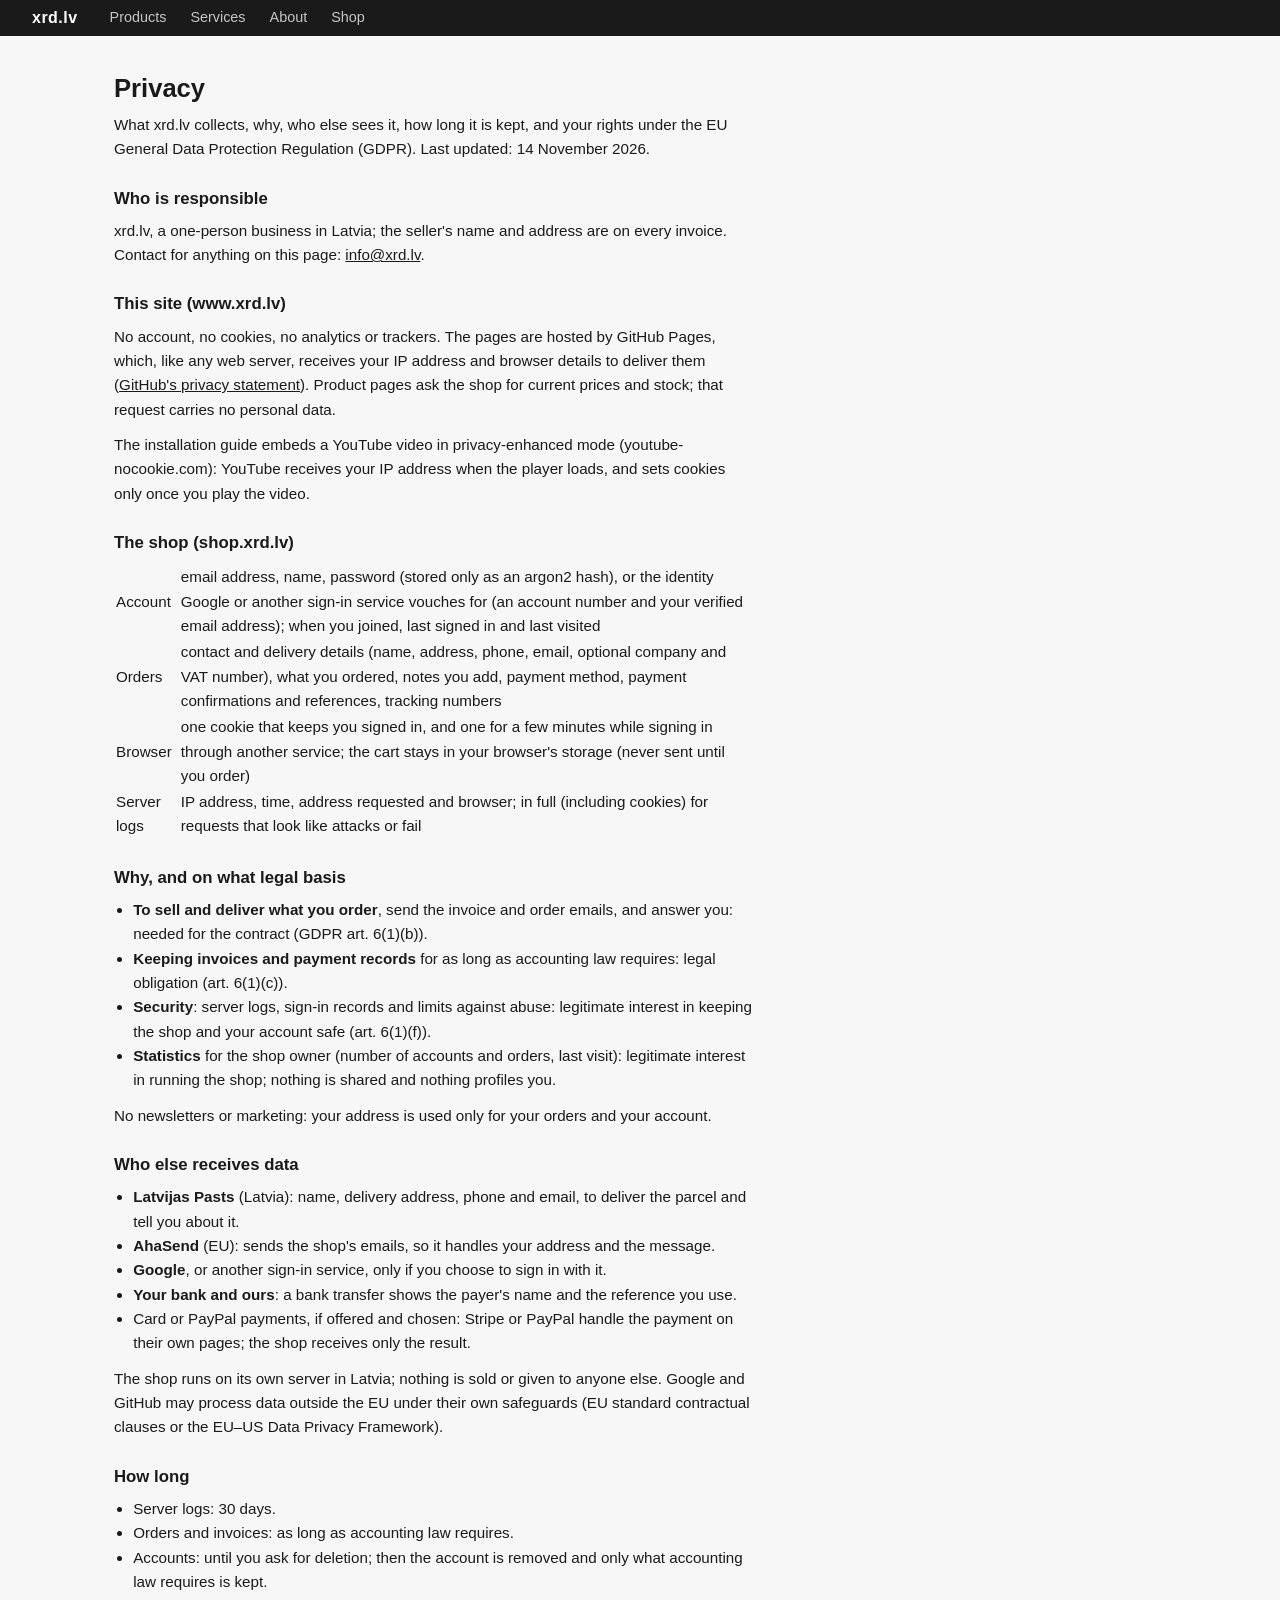
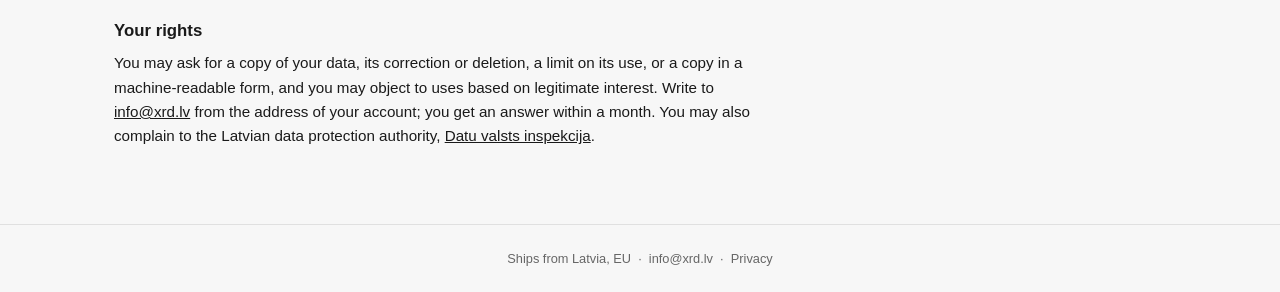
==== privacy/index.html @ 44fe6160 "Privacy notice; masked contact addresses" ====
<!DOCTYPE html>
<html data-shop="https://shop.xrd.lv" lang="en" data-root="../">
<head>
  <meta charset="UTF-8">
  <meta name="viewport" content="width=device-width, initial-scale=1.0">
  <title>Privacy</title>
  <meta name="description" content="What xrd.lv collects, why, who receives it, how long it is kept, and your GDPR rights.">
  <link rel="stylesheet" href="../css/style.css">
  <link rel="stylesheet" href="../css/site.css">
</head>
<body>

<div id="nav-placeholder"></div>

<main>
  <div class="container">
    <div class="prose">
      <h1>Privacy</h1>
      <p class="sub">What xrd.lv collects, why, who else sees it, how long it is kept, and your rights under the EU General Data
      Protection Regulation (GDPR). Last updated: 14 November 2026.</p>

      <h2>Who is responsible</h2>
      <p>xrd.lv, a one-person business in Latvia; the seller's name and address are on every invoice.
      Contact for anything on this page: <a data-m="jogpAyse/mw">e-mail</a>.</p>

      <h2>This site (www.xrd.lv)</h2>
      <p>No account, no cookies, no analytics or trackers. The pages are hosted by GitHub Pages, which, like any web server,
      receives your IP address and browser details to deliver them (<a href="https://docs.github.com/en/site-policy/privacy-policies/github-general-privacy-statement">GitHub's privacy statement</a>).
      Product pages ask the shop for current prices and stock; that request carries no personal data.</p>
      <p>The installation guide embeds a YouTube video in privacy-enhanced mode (youtube-nocookie.com): YouTube receives your IP
      address when the player loads, and sets cookies only once you play the video.</p>

      <h2>The shop (shop.xrd.lv)</h2>
      <table class="spec-table">
        <tr><td>Account</td><td>email address, name, password (stored only as an argon2 hash), or the identity Google or another
          sign-in service vouches for (an account number and your verified email address); when you joined, last signed in and last
          visited</td></tr>
        <tr><td>Orders</td><td>contact and delivery details (name, address, phone, email, optional company and VAT number), what you
          ordered, notes you add, payment method, payment confirmations and references, tracking numbers</td></tr>
        <tr><td>Browser</td><td>one cookie that keeps you signed in, and one for a few minutes while signing in through another
          service; the cart stays in your browser's storage (never sent until you order)</td></tr>
        <tr><td>Server logs</td><td>IP address, time, address requested and browser; in full (including cookies) for requests that look
          like attacks or fail</td></tr>
      </table>

      <h2>Why, and on what legal basis</h2>
      <ul>
        <li><strong>To sell and deliver what you order</strong>, send the invoice and order emails, and answer you: needed for the
          contract (GDPR art. 6(1)(b)).</li>
        <li><strong>Keeping invoices and payment records</strong> for as long as accounting law requires: legal obligation
          (art. 6(1)(c)).</li>
        <li><strong>Security</strong>: server logs, sign-in records and limits against abuse: legitimate interest in keeping the shop
          and your account safe (art. 6(1)(f)).</li>
        <li><strong>Statistics</strong> for the shop owner (number of accounts and orders, last visit): legitimate interest in running
          the shop; nothing is shared and nothing profiles you.</li>
      </ul>
      <p>No newsletters or marketing: your address is used only for your orders and your account.</p>

      <h2>Who else receives data</h2>
      <ul>
        <li><strong>Latvijas Pasts</strong> (Latvia): name, delivery address, phone and email, to deliver the parcel and tell you about it.</li>
        <li><strong>AhaSend</strong> (EU): sends the shop's emails, so it handles your address and the message.</li>
        <li><strong>Google</strong>, or another sign-in service, only if you choose to sign in with it.</li>
        <li><strong>Your bank and ours</strong>: a bank transfer shows the payer's name and the reference you use.</li>
        <li>Card or PayPal payments, if offered and chosen: Stripe or PayPal handle the payment on their own pages; the shop receives
          only the result.</li>
      </ul>
      <p>The shop runs on its own server in Latvia; nothing is sold or given to anyone else. Google and GitHub may process data outside
      the EU under their own safeguards (EU standard contractual clauses or the EU–US Data Privacy Framework).</p>

      <h2>How long</h2>
      <ul>
        <li>Server logs: 30 days.</li>
        <li>Orders and invoices: as long as accounting law requires.</li>
        <li>Accounts: until you ask for deletion; then the account is removed and only what accounting law requires is kept.</li>
      </ul>

      <h2>Your rights</h2>
      <p>You may ask for a copy of your data, its correction or deletion, a limit on its use, or a copy in a machine-readable form, and
      you may object to uses based on legitimate interest. Write to <a data-m="jogpAyse/mw">e-mail</a> from the address of your account;
      you get an answer within a month. You may also complain to the Latvian data protection authority,
      <a href="https://www.dvi.gov.lv/">Datu valsts inspekcija</a>.</p>
    </div>
  </div>
</main>

<div id="footer-placeholder"></div>

<script src="../js/site.js"></script>
</body>
</html>
---- css/style.css ----
/* ===== RESET & BASE ===== */
*, *::before, *::after { box-sizing: border-box; margin: 0; padding: 0; }

:root {
  --bg: #f7f7f7;
  --surface: #ffffff;
  --border: #e0e0e0;
  --text: #1a1a1a;
  --text-muted: #666;
  --accent: #1a1a1a;
  --accent-fg: #ffffff;
  --danger: #c62828;
  --radius: 6px;
  --shadow: 0 1px 4px rgba(0,0,0,0.08);
  --nav-h: 36px;
}

body {
  font-family: -apple-system, BlinkMacSystemFont, 'Segoe UI', sans-serif;
  background: var(--bg);
  color: var(--text);
  line-height: 1.5;
  font-size: 15px;
}

a { color: inherit; text-decoration: none; }
a:hover { text-decoration: underline; }

/* ===== NAV ===== */
nav {
  position: sticky; top: 0; z-index: 100;
  background: var(--accent);
  color: var(--accent-fg);
  height: var(--nav-h);
  display: flex; align-items: center;
  padding: 0 2rem;
  gap: 2rem;
}

.nav-brand {
  font-weight: 700;
  font-size: 1rem;
  letter-spacing: 0.03em;
  color: #fff;
}

.nav-links { display: flex; gap: 1.5rem; margin-right: auto; }
.nav-links a { color: rgba(255,255,255,0.75); font-size: 0.9rem; }
.nav-links a:hover { color: #fff; text-decoration: none; }

.nav-cart {
  position: relative;
  display: flex; align-items: center; gap: 0.4rem;
  color: #fff;
  cursor: pointer;
  padding: 0.4rem 0.8rem;
  border: 1px solid rgba(255,255,255,0.3);
  border-radius: var(--radius);
  font-size: 0.9rem;
  transition: background 0.15s;
}
.nav-cart:hover { background: rgba(255,255,255,0.1); text-decoration: none; }

#cart-badge {
  display: none;
  align-items: center; justify-content: center;
  background: #e53935;
  color: #fff;
  font-size: 0.7rem;
  font-weight: 700;
  width: 18px; height: 18px;
  border-radius: 50%;
  line-height: 1;
}

/* ===== LAYOUT ===== */
.container { max-width: 1100px; margin: 0 auto; padding: 0 1.5rem; }
main { padding: 2rem 0 4rem; }

h1 { font-size: 1.6rem; font-weight: 700; margin-bottom: 0.25rem; }
.page-subtitle { color: var(--text-muted); margin-bottom: 2rem; font-size: 0.95rem; }

/* ===== PRODUCT GRID ===== */
.product-grid {
  display: grid;
  grid-template-columns: repeat(auto-fill, minmax(260px, 1fr));
  gap: 1.25rem;
}

.product-card {
  background: var(--surface);
  border: 1px solid var(--border);
  border-radius: var(--radius);
  box-shadow: var(--shadow);
  overflow: hidden;
  display: flex; flex-direction: column;
}

.product-color-band {
  height: 6px;
}

.product-body { padding: 1.25rem; flex: 1; display: flex; flex-direction: column; gap: 0.5rem; }
.product-name { font-weight: 600; font-size: 0.95rem; }
.product-desc { color: var(--text-muted); font-size: 0.85rem; flex: 1; }
.product-price { font-size: 1.2rem; font-weight: 700; }
.product-stock { font-size: 0.8rem; color: var(--text-muted); }
.product-stock.low { color: #e65100; }
.product-stock.out { color: var(--danger); }
.product-stock.backorder { color: #e65100; font-style: italic; }

.swatch-row { display: flex; gap: 0.4rem; flex-wrap: wrap; }
.swatch {
  display: inline-block;
  width: 22px; height: 22px;
  border-radius: 50%;
  transition: transform 0.1s;
}
.swatch:hover { transform: scale(1.2); text-decoration: none; }
.swatch-out { opacity: 0.35; }


.product-controls {
  display: flex; align-items: center; gap: 0.5rem; margin-top: 0.75rem;
}

/* ===== QTY CONTROL ===== */
.qty-control {
  display: flex; align-items: center;
  border: 1px solid var(--border);
  border-radius: var(--radius);
  overflow: hidden;
}
.qty-control button {
  background: var(--bg); border: none; cursor: pointer;
  width: 32px; height: 32px; font-size: 1rem;
  display: flex; align-items: center; justify-content: center;
  transition: background 0.1s;
}
.qty-control button:hover:not(:disabled) { background: var(--border); }
.qty-control button:disabled { opacity: 0.35; cursor: default; }
.qty-control input {
  width: 40px; height: 32px;
  border: none; border-left: 1px solid var(--border); border-right: 1px solid var(--border);
  text-align: center; font-size: 0.9rem;
  -moz-appearance: textfield;
}
.qty-control input::-webkit-outer-spin-button,
.qty-control input::-webkit-inner-spin-button { -webkit-appearance: none; }

.btn {
  display: inline-flex; align-items: center; justify-content: center;
  padding: 0.45rem 1rem;
  border: none; border-radius: var(--radius);
  cursor: pointer; font-size: 0.875rem; font-weight: 600;
  transition: opacity 0.15s, background 0.15s;
  white-space: nowrap;
}
.btn:disabled { opacity: 0.4; cursor: default; }
.btn-primary { background: var(--accent); color: var(--accent-fg); }
.btn-primary:hover:not(:disabled) { opacity: 0.85; }
.btn-secondary {
  background: transparent; color: var(--text);
  border: 1px solid var(--border);
}
.btn-secondary:hover:not(:disabled) { background: var(--bg); }
.btn-danger { background: var(--danger); color: #fff; }
.btn-danger:hover:not(:disabled) { opacity: 0.85; }
.btn-lg { padding: 0.7rem 1.6rem; font-size: 1rem; }
.btn-full { width: 100%; }

.added-indicator {
  font-size: 0.8rem; color: #2e7d32; font-weight: 600;
  opacity: 0; transition: opacity 0.3s;
}
.added-indicator.show { opacity: 1; }

/* ===== CART / CHECKOUT ===== */
.two-col { display: grid; grid-template-columns: 1fr 380px; gap: 2rem; align-items: start; }
@media (max-width: 800px) { .two-col { grid-template-columns: 1fr; } }

.card {
  background: var(--surface);
  border: 1px solid var(--border);
  border-radius: var(--radius);
  box-shadow: var(--shadow);
  padding: 1.5rem;
}
.card h2 { font-size: 1rem; font-weight: 700; margin-bottom: 1rem; }

.cart-table { width: 100%; border-collapse: collapse; }
.cart-table th {
  text-align: left; font-size: 0.8rem; font-weight: 600;
  color: var(--text-muted); text-transform: uppercase; letter-spacing: 0.05em;
  padding: 0 0 0.5rem; border-bottom: 1px solid var(--border);
}
.cart-table td { padding: 0.75rem 0; vertical-align: middle; }
.cart-table tr:not(:last-child) td { border-bottom: 1px solid var(--border); }
.cart-table .col-name { font-weight: 500; }
.cart-table .col-price, .cart-table .col-subtotal { text-align: right; }
.cart-table .col-qty { text-align: center; }
.cart-table .col-remove { text-align: right; }

.cart-empty {
  text-align: center; color: var(--text-muted); padding: 3rem 0;
}

.summary-row {
  display: flex; justify-content: space-between;
  padding: 0.4rem 0; font-size: 0.9rem;
}
.summary-row.total {
  font-weight: 700; font-size: 1.05rem;
  border-top: 1px solid var(--border); margin-top: 0.5rem; padding-top: 0.75rem;
}
.summary-row.muted { color: var(--text-muted); }

/* ===== FORM ===== */
.form-section { margin-bottom: 1.75rem; }
.form-section-title {
  font-size: 0.8rem; font-weight: 700; text-transform: uppercase;
  letter-spacing: 0.07em; color: var(--text-muted);
  margin-bottom: 1rem; padding-bottom: 0.4rem;
  border-bottom: 1px solid var(--border);
}

.field { margin-bottom: 1rem; }
.field label { display: block; font-size: 0.85rem; font-weight: 600; margin-bottom: 0.35rem; }
.field label .opt { font-weight: 400; color: var(--text-muted); font-size: 0.8rem; }
.field input, .field textarea, .field select {
  width: 100%; padding: 0.5rem 0.75rem;
  border: 1px solid var(--border); border-radius: var(--radius);
  font-size: 0.9rem; font-family: inherit; background: var(--surface);
  transition: border-color 0.15s;
}
.field input:focus, .field textarea:focus, .field select:focus {
  outline: none; border-color: var(--accent);
}
.field textarea { resize: vertical; min-height: 80px; }
.field .hint { font-size: 0.78rem; color: var(--text-muted); margin-top: 0.25rem; }

.field-row { display: grid; grid-template-columns: 1fr 1fr; gap: 0.75rem; }
@media (max-width: 480px) { .field-row { grid-template-columns: 1fr; } }

.notice {
  background: #fff8e1; border: 1px solid #ffe082;
  border-radius: var(--radius); padding: 0.75rem 1rem;
  font-size: 0.85rem; color: #5d4037; margin-bottom: 1rem;
}

/* ===== FOOTER ===== */
footer {
  border-top: 1px solid var(--border);
  padding: 1.5rem;
  text-align: center;
  font-size: 0.8rem;
  color: var(--text-muted);
}

/* ===== ACCOUNT / ORDER / ADMIN ===== */
.nav-account { margin-left: auto; margin-right: 1rem; font-size: 0.9rem; max-width: 14rem; overflow: hidden; text-overflow: ellipsis; white-space: nowrap; }
.nav-account + .nav-cart { margin-left: 0; }

.narrow { max-width: 420px; margin: 0 auto; }
.medium { max-width: 680px; margin: 0 auto; }

.msg { display: none; border-radius: var(--radius); padding: 0.5rem 0.75rem; font-size: 0.85rem; margin-bottom: 0.75rem; }
.msg.error { background: #fdecea; border: 1px solid #f5c6c2; color: var(--danger); }
.msg.ok    { background: #e8f5e9; border: 1px solid #b7dfb9; color: #1b5e20; }

.tabs { display: flex; gap: 0.25rem; margin-bottom: 1rem; border-bottom: 1px solid var(--border); flex-wrap: wrap; }
.tab { padding: 0.4rem 0.8rem; border: none; background: none; cursor: pointer; font-size: 0.9rem; color: var(--text-muted); border-bottom: 2px solid transparent; }
.tab.active { color: var(--text); border-bottom-color: var(--accent); font-weight: 600; }

.divider { display: flex; align-items: center; gap: 0.75rem; color: var(--text-muted); font-size: 0.8rem; margin: 1rem 0; }
.divider::before, .divider::after { content: ''; flex: 1; border-top: 1px solid var(--border); }
.providers { display: flex; flex-direction: column; gap: 0.5rem; }
.providers .btn { text-align: center; }
.link-btn { background: none; border: none; padding: 0; color: var(--text-muted); font-size: 0.82rem; cursor: pointer; text-decoration: underline; }

.pill { display: inline-block; padding: 0.1rem 0.55rem; border-radius: 20px; font-size: 0.74rem; font-weight: 600; white-space: nowrap; }
.pill.placed    { background: #fff3e0; color: #bf360c; }
.pill.paid      { background: #e3f2fd; color: #0d47a1; }
.pill.shipped   { background: #e8f5e9; color: #1b5e20; }
.pill.cancelled { background: #eeeeee; color: #616161; }

.kv { display: grid; grid-template-columns: max-content 1fr; gap: 0.25rem 1rem; font-size: 0.9rem; }
.kv dt { color: var(--text-muted); }
.kv dd { font-weight: 500; word-break: break-word; }
.kv dd.mono { font-family: ui-monospace, Menlo, Consolas, monospace; }
.pay-box { border: 2px solid var(--accent); }

.data-table { width: 100%; border-collapse: collapse; font-size: 0.85rem; }
.data-table th { text-align: left; font-size: 0.72rem; text-transform: uppercase; letter-spacing: 0.04em; color: var(--text-muted); padding: 0.35rem 0.5rem; border-bottom: 1px solid var(--border); }
.data-table td { padding: 0.5rem; border-bottom: 1px solid var(--border); vertical-align: top; }
.data-table td.num, .data-table th.num { text-align: right; white-space: nowrap; }
.data-table .sub { color: var(--text-muted); font-size: 0.78rem; }
.data-table input[type=text], .data-table input[type=number] { padding: 0.25rem 0.4rem; border: 1px solid var(--border); border-radius: var(--radius); font-size: 0.82rem; width: 9rem; }
.data-table input[type=number] { width: 4.5rem; }
.table-wrap { overflow-x: auto; }
.btn-sm { padding: 0.25rem 0.6rem; font-size: 0.78rem; }
.actions { display: flex; gap: 0.35rem; flex-wrap: wrap; align-items: center; }
.toolbar { display: flex; gap: 0.75rem; align-items: center; flex-wrap: wrap; margin-bottom: 0.75rem; }
.field select { width: 100%; padding: 0.5rem 0.75rem; border: 1px solid var(--border); border-radius: var(--radius); font-size: 0.9rem; background: var(--surface); }
.stack > * + * { margin-top: 1rem; }
.nav-cart { white-space: nowrap; }
.table-wrap .data-table { min-width: 640px; }
.nav-cart, .nav-account, .nav-brand { flex-shrink: 0; }
.nav-links { min-width: 0; overflow-x: auto; scrollbar-width: none; }
.nav-links a { white-space: nowrap; }
/* Phones: links scroll sideways; account name and cart badge always stay in view. */
@media (max-width: 600px) {
  nav { padding: 0 0.75rem; gap: 0.75rem; }
  .nav-links { gap: 0.75rem; }
  .nav-links a { font-size: 0.85rem; }
  .nav-account { max-width: 5.5rem; margin-right: 0; font-size: 0.85rem; }
  .nav-cart { padding: 0.3rem 0.5rem; }
  .nav-cart-label { display: none; }
}

/* ── Payment method choice ─────────────────────────────────────────────────── */
.pay-methods { display: flex; flex-direction: column; gap: 0.4rem; }
.pay-method {
  display: flex; align-items: flex-start; gap: 0.6rem; padding: 0.6rem 0.75rem;
  border: 1px solid var(--border); border-radius: var(--radius); cursor: pointer; font-size: 0.9rem;
}
.pay-method:has(input:checked) { border-color: var(--accent); box-shadow: 0 0 0 1px var(--accent); }
.pay-method input { margin-top: 0.2rem; }
.pay-method-text { flex: 1; display: flex; flex-direction: column; }
.pay-method-price { text-align: right; display: flex; flex-direction: column; font-weight: 600; white-space: nowrap; }
.pay-method-note { font-size: 0.78rem; font-weight: 400; color: var(--text-muted); }

/* ── Site-wide notice (static copy: maintenance, shop unreachable) ─────────── */
.site-banner { padding: 0.6rem 1rem; font-size: 0.88rem; text-align: center; border-bottom: 1px solid var(--border); }
.site-banner.instance { position: sticky; top: var(--nav-h); z-index: 99; font-weight: 700; letter-spacing: 0.04em; color: #fff;
  background: repeating-linear-gradient(-45deg, #c62828 0 14px, #b71c1c 14px 28px); }
.site-banner a { text-decoration: underline; color: inherit; font-weight: 600; }
.prose { max-width: 640px; font-size: 0.95rem; line-height: 1.6; }
.prose h2 { margin: 1.5rem 0 0.4rem; font-size: 1.05rem; }
.prose p, .prose ul { margin-bottom: 0.7rem; }
.prose ul { padding-left: 1.2rem; }
/* Admin: lines of a new order (a select or description, quantity, price, remove). */
.new-line { display: grid; grid-template-columns: 1fr 5rem auto; gap: 0.5rem; align-items: center; }
.new-line[data-kind="free"] { grid-template-columns: 1fr 5rem 8rem auto; }
@media (max-width: 600px) { .new-line, .new-line[data-kind="free"] { grid-template-columns: 1fr 1fr; } }
.packing { margin-top: 0.4rem; }
.packing summary { cursor: pointer; font-size: 0.85rem; }
.pack-line { display: flex; flex-wrap: wrap; align-items: center; gap: 0.25rem; margin: 0.25rem 0; }
.pack-line .sub { flex-basis: 100%; }
.data-table .pack-line input[type=text] { padding: 0.15rem 0.3rem; font-size: 0.78rem; min-width: 0; }
.data-table .pack-line .pk-sn { width: 5.5rem; }
.data-table .pack-line .pk-fw { width: 3.6rem; }
.data-table .pack-line .pk-hw { width: 2.9rem; }
.data-table .pack-line .pk-br { width: 8.5rem; }
.pack-line .btn-sm { padding: 0.15rem 0.5rem; }
/* Honeypot field on sign-up and reset forms: off-screen for people, still in the DOM for bots. */
.hp { position: absolute; left: -10000px; width: 1px; height: 1px; overflow: hidden; }
.print-progress { display: grid; gap: 0.2rem; margin: 0.4rem 0; font-size: 0.85rem; }
.print-job { display: grid; grid-template-columns: minmax(0, 24rem) 10rem auto; gap: 0.6rem; align-items: center; }
.print-job.failed { color: var(--danger); }
.data-table input.weight-g { width: 4.5rem; }

[hidden] { display: none !important; }

/* Admin overview and customer table */
.stats { display: grid; grid-template-columns: repeat(auto-fill, minmax(150px, 1fr)); gap: 0.75rem; }
.stat { border: 1px solid var(--border); border-radius: var(--radius); padding: 0.6rem 0.8rem; }
.stat .v { font-size: 1.35rem; font-weight: 700; }
.stat .k { font-size: 0.78rem; color: var(--text-muted); }
.stat .d { font-size: 0.78rem; color: var(--text-muted); margin-top: 0.2rem; }
#customers th[data-sort] { cursor: pointer; user-select: none; white-space: nowrap; }
#customers th.sorted::after { content: ' ▾'; }
#customers th.sorted.asc::after { content: ' ▴'; }
.hint-line { font-size: 0.8rem; color: var(--text-muted); margin-top: 0.5rem; }
.stat .v.small { font-size: 0.95rem; line-height: 1.6; }
---- css/site.css ----
/* Docs site (www). Loaded after the shop's style.css. */
/* Install guide: photos and the embedded video. */
.guide figure { margin: 0.8rem 0 1.2rem; }
.guide figure img { width: 100%; max-width: 520px; border-radius: var(--radius); border: 1px solid var(--border); }
.guide figcaption { font-size: 0.8rem; color: var(--text-muted); }
.guide .video { position: relative; max-width: 720px; aspect-ratio: 16 / 9; }
.guide .video iframe { position: absolute; inset: 0; width: 100%; height: 100%; border: 0; border-radius: var(--radius); }

.doc-layout { display: grid; grid-template-columns: minmax(0, 3fr) minmax(220px, 1fr); gap: 2rem; align-items: start; }
@media (max-width: 760px) { .doc-layout { grid-template-columns: 1fr; } }
.gallery-main { width: 100%; border-radius: var(--radius); border: 1px solid var(--border); background: #fff; }
.gallery-thumbs { display: flex; gap: 0.4rem; margin-top: 0.4rem; flex-wrap: wrap; }
.gallery-thumbs img { width: 72px; height: 54px; object-fit: cover; border-radius: var(--radius); border: 2px solid var(--border); cursor: pointer; }
.gallery-thumbs img.active { border-color: var(--accent); }
.buy-card { position: sticky; top: calc(var(--nav-h) + 1rem); }
.buy-btn { display: block; text-align: center; padding: 0.7rem 1rem; border-radius: var(--radius); background: var(--accent); color: #fff; font-weight: 600; text-decoration: none; }
.buy-btn:hover { text-decoration: none; opacity: 0.9; }
.buy-offer { display: block; font-weight: 400; font-size: 0.85rem; opacity: 0.9; min-height: 1.2em; }
.buy-note { font-size: 0.8rem; color: var(--text-muted); margin-top: 0.5rem; }
.help-list { padding-left: 1.2rem; }
.help-list li { margin: 0.3rem 0; }
.cards { display: grid; grid-template-columns: repeat(auto-fill, minmax(240px, 1fr)); gap: 1rem; margin-top: 1rem; }
.cards a.card { display: block; color: inherit; text-decoration: none; overflow: hidden; }
.cards a.card:hover { text-decoration: none; border-color: var(--accent); }
.cards img { width: 100%; height: 170px; object-fit: cover; display: block; background: #eee; }
.cards .card-body { padding: 0.75rem 1rem; }
.cards h2 { font-size: 1rem; margin: 0 0 0.25rem; }
.cards p { font-size: 0.85rem; color: var(--text-muted); margin: 0; }
.prose a, .help-list a { text-decoration: underline; }
.guide .spec-table td:first-child { padding-right: 1rem; white-space: nowrap; }
.cards { align-items: start; }
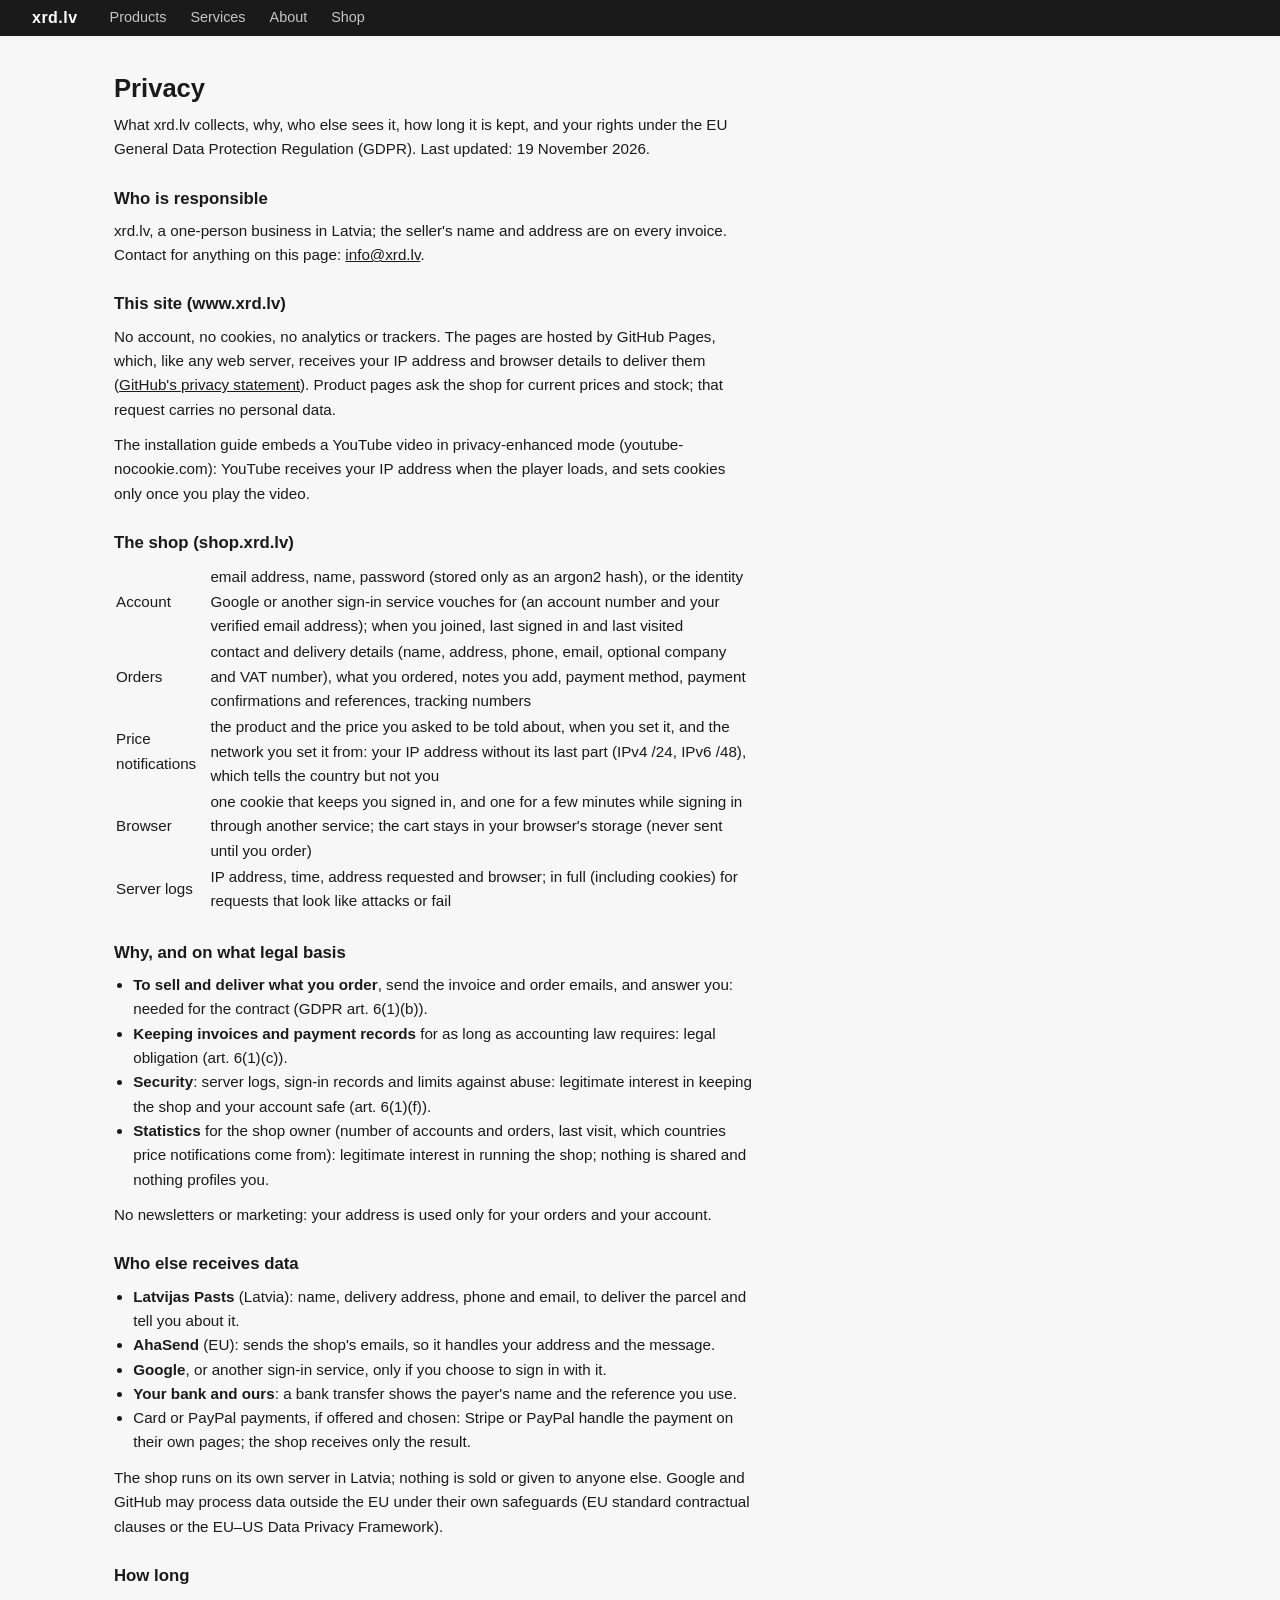
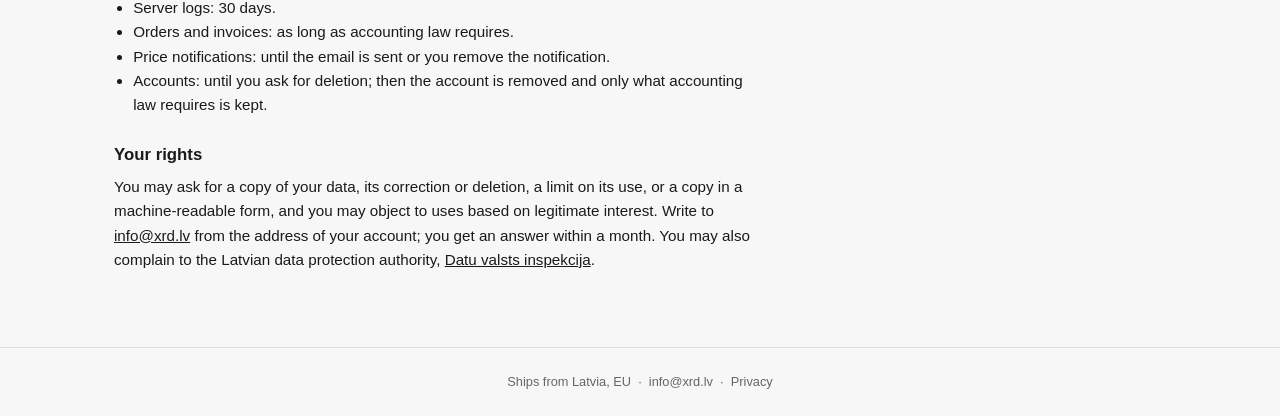
==== commit fcb12334: "Site from xrd-store 1cc866a" ====
--- a/privacy/index.html
+++ b/privacy/index.html
@@ -17,7 +17,7 @@
     <div class="prose">
       <h1>Privacy</h1>
       <p class="sub">What xrd.lv collects, why, who else sees it, how long it is kept, and your rights under the EU General Data
-      Protection Regulation (GDPR). Last updated: 14 November 2026.</p>
+      Protection Regulation (GDPR). Last updated: 19 November 2026.</p>
 
       <h2>Who is responsible</h2>
       <p>xrd.lv, a one-person business in Latvia; the seller's name and address are on every invoice.
@@ -37,6 +37,8 @@
           visited</td></tr>
         <tr><td>Orders</td><td>contact and delivery details (name, address, phone, email, optional company and VAT number), what you
           ordered, notes you add, payment method, payment confirmations and references, tracking numbers</td></tr>
+        <tr><td>Price notifications</td><td>the product and the price you asked to be told about, when you set it, and the network
+          you set it from: your IP address without its last part (IPv4 /24, IPv6 /48), which tells the country but not you</td></tr>
         <tr><td>Browser</td><td>one cookie that keeps you signed in, and one for a few minutes while signing in through another
           service; the cart stays in your browser's storage (never sent until you order)</td></tr>
         <tr><td>Server logs</td><td>IP address, time, address requested and browser; in full (including cookies) for requests that look
@@ -51,7 +53,7 @@
           (art. 6(1)(c)).</li>
         <li><strong>Security</strong>: server logs, sign-in records and limits against abuse: legitimate interest in keeping the shop
           and your account safe (art. 6(1)(f)).</li>
-        <li><strong>Statistics</strong> for the shop owner (number of accounts and orders, last visit): legitimate interest in running
+        <li><strong>Statistics</strong> for the shop owner (number of accounts and orders, last visit, which countries price notifications come from): legitimate interest in running
           the shop; nothing is shared and nothing profiles you.</li>
       </ul>
       <p>No newsletters or marketing: your address is used only for your orders and your account.</p>
@@ -72,6 +74,7 @@
       <ul>
         <li>Server logs: 30 days.</li>
         <li>Orders and invoices: as long as accounting law requires.</li>
+        <li>Price notifications: until the email is sent or you remove the notification.</li>
         <li>Accounts: until you ask for deletion; then the account is removed and only what accounting law requires is kept.</li>
       </ul>
 
--- a/css/style.css
+++ b/css/style.css
@@ -258,8 +258,15 @@
 }
 
 /* ===== ACCOUNT / ORDER / ADMIN ===== */
-.nav-account { margin-left: auto; margin-right: 1rem; font-size: 0.9rem; max-width: 14rem; overflow: hidden; text-overflow: ellipsis; white-space: nowrap; }
-.nav-account + .nav-cart { margin-left: 0; }
+.nav-user { position: relative; margin-left: auto; margin-right: 1rem; flex-shrink: 0; display: flex; align-items: center; height: 100%; }
+.nav-account { display: block; font-size: 0.9rem; max-width: 14rem; overflow: hidden; text-overflow: ellipsis; white-space: nowrap; color: #fff; }
+/* Signed in: the name opens a small menu on hover or keyboard focus. */
+.nav-menu { position: absolute; right: 0; top: 100%; min-width: 11rem; background: var(--accent); border-radius: 0 0 var(--radius) var(--radius);
+  box-shadow: 0 4px 12px rgba(0,0,0,0.25); padding: 0.3rem 0; z-index: 101; display: none; }
+.nav-user:hover .nav-menu:not([hidden]), .nav-user:focus-within .nav-menu:not([hidden]) { display: block; }
+.nav-menu a, .nav-menu button { display: block; width: 100%; text-align: left; padding: 0.45rem 0.9rem; font-size: 0.88rem;
+  color: rgba(255,255,255,0.85); background: none; border: 0; cursor: pointer; font-family: inherit; }
+.nav-menu a:hover, .nav-menu button:hover { color: #fff; background: rgba(255,255,255,0.1); text-decoration: none; }
 
 .narrow { max-width: 420px; margin: 0 auto; }
 .medium { max-width: 680px; margin: 0 auto; }
@@ -305,7 +312,7 @@
 .stack > * + * { margin-top: 1rem; }
 .nav-cart { white-space: nowrap; }
 .table-wrap .data-table { min-width: 640px; }
-.nav-cart, .nav-account, .nav-brand { flex-shrink: 0; }
+.nav-cart, .nav-brand { flex-shrink: 0; }
 .nav-links { min-width: 0; overflow-x: auto; scrollbar-width: none; }
 .nav-links a { white-space: nowrap; }
 /* Phones: links scroll sideways; account name and cart badge always stay in view. */
@@ -313,7 +320,8 @@
   nav { padding: 0 0.75rem; gap: 0.75rem; }
   .nav-links { gap: 0.75rem; }
   .nav-links a { font-size: 0.85rem; }
-  .nav-account { max-width: 5.5rem; margin-right: 0; font-size: 0.85rem; }
+  .nav-user { margin-right: 0; }
+  .nav-account { max-width: 5.5rem; font-size: 0.85rem; }
   .nav-cart { padding: 0.3rem 0.5rem; }
   .nav-cart-label { display: none; }
 }
@@ -373,3 +381,28 @@
 #customers th.sorted.asc::after { content: ' ▴'; }
 .hint-line { font-size: 0.8rem; color: var(--text-muted); margin-top: 0.5rem; }
 .stat .v.small { font-size: 0.95rem; line-height: 1.6; }
+
+/* Sales and price alerts */
+.sale-price { color: var(--danger); }
+.list-price { color: var(--text-muted); font-weight: 400; font-size: 0.75em; }
+.sale-note { font-size: 0.78rem; color: var(--danger); margin-top: 0.15rem; }
+.price-alert { margin-top: 0.75rem; font-size: 0.85rem; }
+.alert-form { margin-top: 0.5rem; }
+.alert-form input { width: 6rem; margin: 0 0.25rem; }
+.alert-msg { margin-top: 0.4rem; color: var(--text-muted); font-size: 0.8rem; }
+
+/* Option buttons (colour, panel, film) on cards and product pages: web/js/stock.js Options. */
+.option-row { display: flex; gap: 0.3rem; flex-wrap: wrap; align-items: center; margin: 0.25rem 0; }
+.option-row:empty { display: none; }
+button.color-radio { display: flex; align-items: center; gap: 0.3rem; padding: 0.2rem 0.6rem; border: 2px solid var(--border);
+  border-radius: 20px; cursor: pointer; font-size: 0.8rem; background: var(--surface, #fff); color: inherit; font-family: inherit;
+  white-space: nowrap; line-height: 1.4; }
+button.color-radio .dot { width: 9px; height: 9px; border-radius: 50%; border: 1px solid rgba(0,0,0,0.15); flex-shrink: 0; }
+button.color-radio.active { border-color: var(--accent); font-weight: 600; }
+button.color-radio.btn-dim { opacity: 0.45; }
+button.color-radio.btn-over { opacity: 0.45; color: var(--danger); }
+#color-picker .option-row { margin: 0.5rem 0; }
+#color-picker button.color-radio { font-size: 0.85rem; padding: 0.3rem 0.8rem; }
+#color-picker { display: block; }
+.option-label { font-size: 0.8rem; color: var(--text-muted); min-width: 6.5rem; }
+.print-reason { grid-column: 1 / -1; font-size: 0.8rem; color: var(--danger); }
